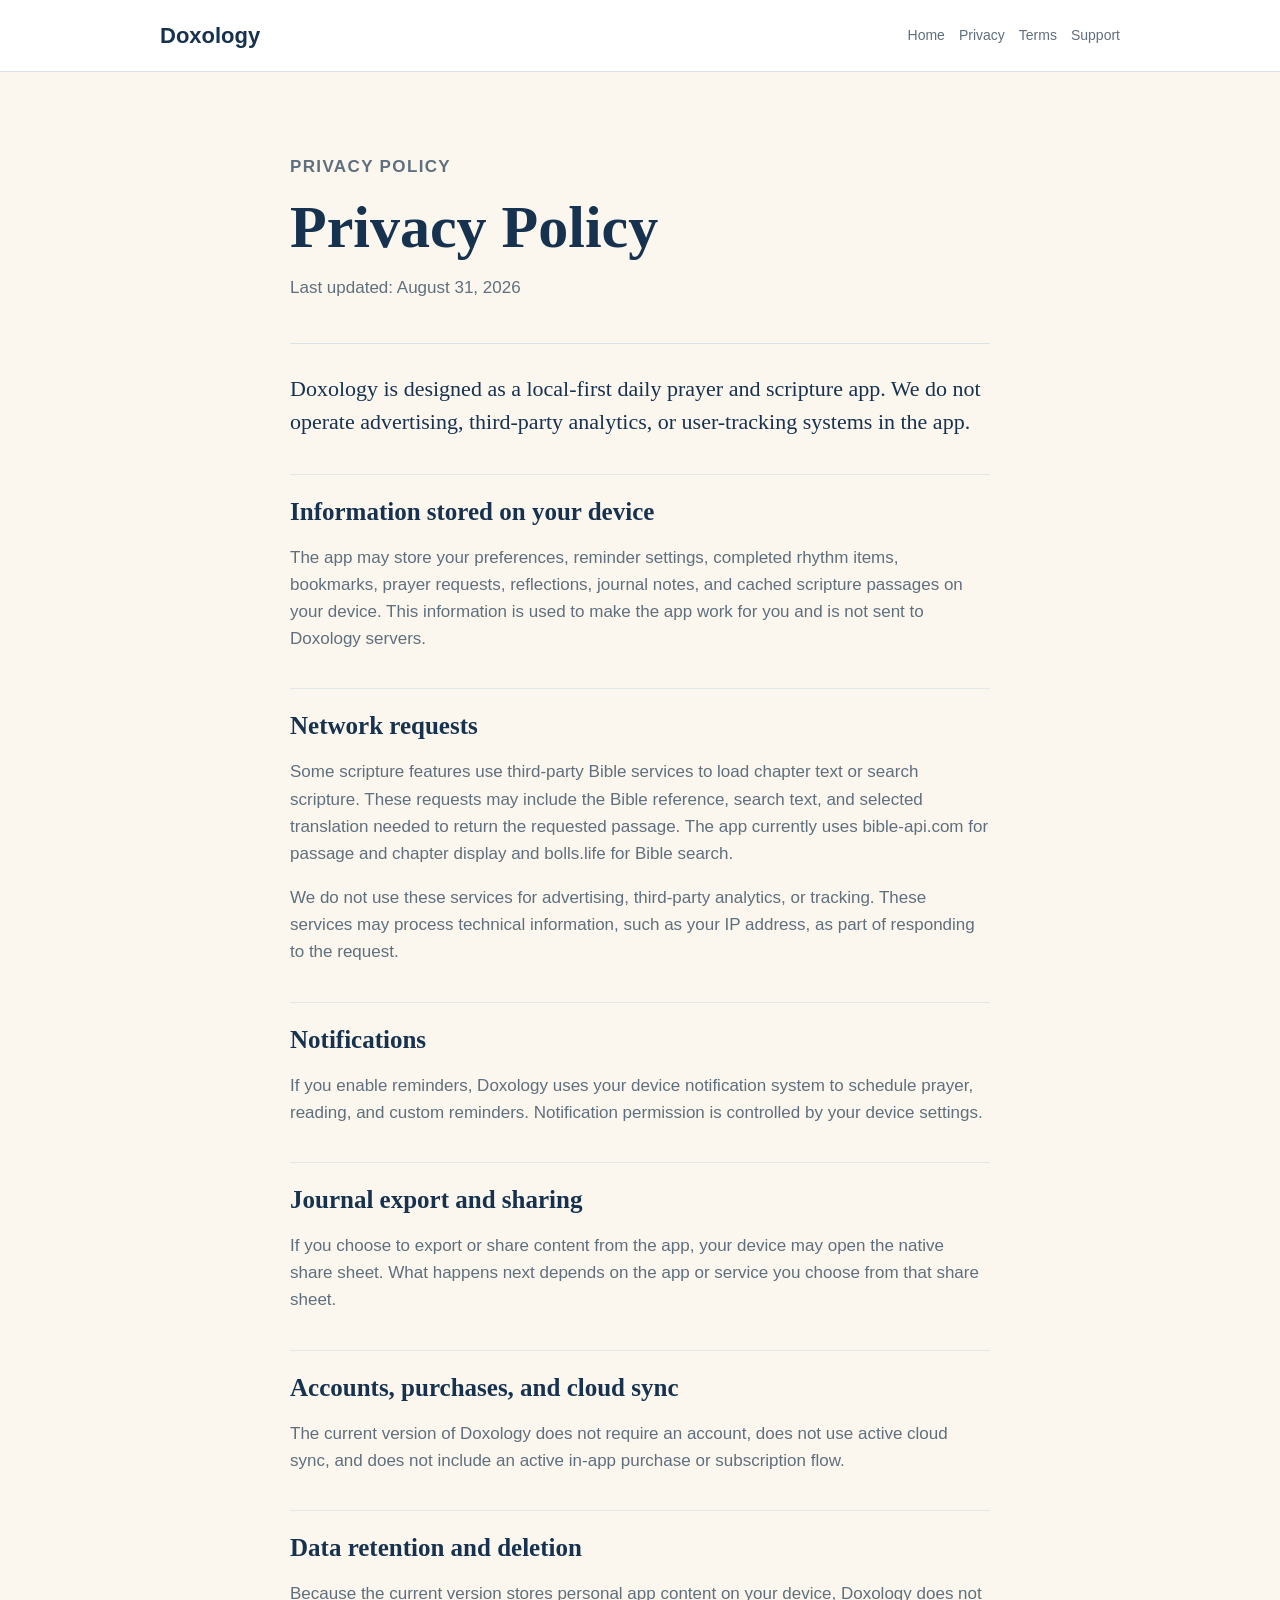
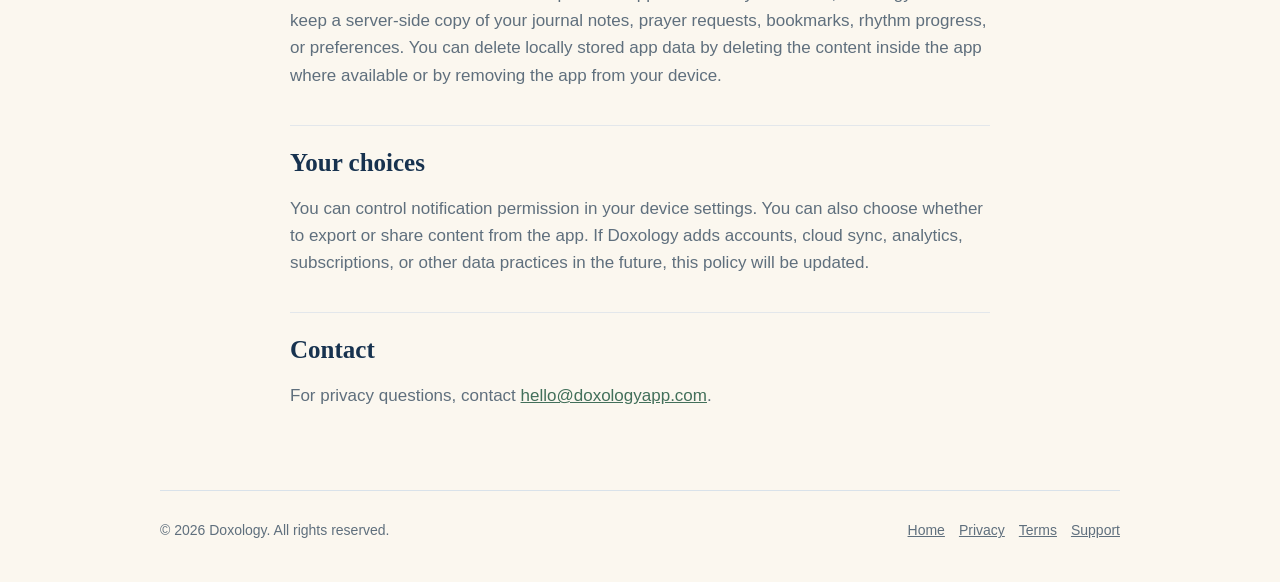
==== privacy/index.html @ 095ccb21 "Connect and refine site subpages" ====
<!doctype html>
<html lang="en">
  <head>
    <meta charset="utf-8">
    <meta name="viewport" content="width=device-width, initial-scale=1">
    <title>Privacy Policy | Doxology</title>
    <meta name="description" content="Privacy Policy for the Doxology app.">
    <link rel="stylesheet" href="/styles.css?v=connected-pages">
  </head>
  <body>
    <header class="site-header">
      <nav class="nav" aria-label="Main navigation">
        <a class="brand" href="/">Doxology</a>
        <div class="nav-links">
          <a href="/">Home</a>
          <a href="/privacy/">Privacy</a>
          <a href="/terms/">Terms</a>
          <a href="/support/">Support</a>
        </div>
      </nav>
    </header>

    <main class="main legal-page">
      <header class="legal-intro">
        <p class="eyebrow">Privacy Policy</p>
        <h1>Privacy Policy</h1>
        <p class="meta">Last updated: August 31, 2026</p>
      </header>

      <p class="legal-lede">
        Doxology is designed as a local-first daily prayer and scripture app. We do not operate
        advertising, third-party analytics, or user-tracking systems in the app.
      </p>

      <h2>Information stored on your device</h2>
      <p>
        The app may store your preferences, reminder settings, completed rhythm items, bookmarks,
        prayer requests, reflections, journal notes, and cached scripture passages on your device.
        This information is used to make the app work for you and is not sent to Doxology servers.
      </p>

      <h2>Network requests</h2>
      <p>
        Some scripture features use third-party Bible services to load chapter text or search
        scripture. These requests may include the Bible reference, search text, and selected
        translation needed to return the requested passage. The app currently uses bible-api.com
        for passage and chapter display and bolls.life for Bible search.
      </p>
      <p>
        We do not use these services for advertising, third-party analytics, or tracking. These
        services may process technical information, such as your IP address, as part of responding
        to the request.
      </p>

      <h2>Notifications</h2>
      <p>
        If you enable reminders, Doxology uses your device notification system to schedule prayer,
        reading, and custom reminders. Notification permission is controlled by your device settings.
      </p>

      <h2>Journal export and sharing</h2>
      <p>
        If you choose to export or share content from the app, your device may open the native share
        sheet. What happens next depends on the app or service you choose from that share sheet.
      </p>

      <h2>Accounts, purchases, and cloud sync</h2>
      <p>
        The current version of Doxology does not require an account, does not use active cloud sync,
        and does not include an active in-app purchase or subscription flow.
      </p>

      <h2>Data retention and deletion</h2>
      <p>
        Because the current version stores personal app content on your device, Doxology does not
        keep a server-side copy of your journal notes, prayer requests, bookmarks, rhythm progress,
        or preferences. You can delete locally stored app data by deleting the content inside the
        app where available or by removing the app from your device.
      </p>

      <h2>Your choices</h2>
      <p>
        You can control notification permission in your device settings. You can also choose whether
        to export or share content from the app. If Doxology adds accounts, cloud sync, analytics,
        subscriptions, or other data practices in the future, this policy will be updated.
      </p>

      <h2>Contact</h2>
      <p>
        For privacy questions, contact <a href="mailto:hello@doxologyapp.com">hello@doxologyapp.com</a>.
      </p>
    </main>

    <footer class="site-footer">
      <span>&copy; 2026 Doxology. All rights reserved.</span>
      <div class="footer-links">
        <a href="/">Home</a>
        <a href="/privacy/">Privacy</a>
        <a href="/terms/">Terms</a>
        <a href="/support/">Support</a>
      </div>
    </footer>
  </body>
</html>
---- styles.css ----
:root {
  --ink: #17324f;
  --muted: #5f6f7d;
  --line: #d9e2ea;
  --paper: #fbf7ef;
  --white: #ffffff;
  --gold: #b8892f;
  --green: #426f5a;
  --blue: #315f8a;
  --shadow: rgba(23, 50, 79, 0.18);
  --serif: Georgia, "Times New Roman", serif;
}

* { box-sizing: border-box; }

body {
  margin: 0;
  background: var(--paper);
  color: var(--ink);
  font-family: -apple-system, BlinkMacSystemFont, "Segoe UI", sans-serif;
  line-height: 1.6;
}

a { color: var(--green); }

.site-header {
  border-bottom: 1px solid var(--line);
  background: var(--white);
}

.nav,
.main,
.site-footer {
  width: min(960px, calc(100% - 40px));
  margin: 0 auto;
}

.nav {
  display: flex;
  align-items: center;
  justify-content: space-between;
  gap: 20px;
  padding: 18px 0;
}

.brand {
  color: var(--ink);
  font-size: 22px;
  font-weight: 700;
  letter-spacing: 0;
  text-decoration: none;
}

.nav-links {
  display: flex;
  flex-wrap: wrap;
  gap: 14px;
  font-size: 14px;
}

.nav-links a {
  color: var(--muted);
  text-decoration: none;
}

.main { padding: 72px 0 64px; }

.hero {
  display: grid;
  grid-template-columns: minmax(0, 520px) minmax(210px, 278px);
  align-items: center;
  justify-content: center;
  gap: 42px;
  min-height: 520px;
}

.hero-copy { max-width: 520px; }

.eyebrow {
  color: var(--gold);
  font-size: 13px;
  font-weight: 700;
  letter-spacing: 0.08em;
  text-transform: uppercase;
}

h1 {
  margin: 10px 0 16px;
  font-family: var(--serif);
  font-size: clamp(44px, 7vw, 74px);
  line-height: 1;
  letter-spacing: 0;
}

h2 {
  margin: 34px 0 10px;
  font-size: 24px;
  line-height: 1.2;
  letter-spacing: 0;
}

h3 {
  margin: 24px 0 8px;
  font-size: 18px;
}

p,
li { font-size: 17px; }

.lede {
  color: var(--muted);
  font-size: 20px;
  max-width: 680px;
  line-height: 1.55;
}

.availability {
  margin-top: 24px;
  color: var(--green);
  font-size: 15px;
  font-weight: 700;
}

.simulator-showcase { display: flex; justify-content: center; }

.simulator-preview {
  display: block;
  width: min(100%, 258px);
  height: auto;
  border-radius: 28px;
}

.phone-showcase { display: flex; justify-content: center; }

.device-frame {
  width: min(100%, 250px);
  aspect-ratio: 390 / 844;
  overflow: hidden;
  border: 8px solid #10253b;
  border-radius: 34px;
  background: #10253b;
  box-shadow: 0 22px 55px var(--shadow);
}

.device-frame img {
  display: block;
  width: 100%;
  height: 100%;
  border-radius: 25px;
  object-fit: cover;
  object-position: top center;
}

.rhythm-section {
  display: grid;
  grid-template-columns: 0.9fr 1fr;
  gap: 54px;
  margin-top: 26px;
  padding: 38px 0;
  border-top: 1px solid var(--line);
  border-bottom: 1px solid var(--line);
}

.rhythm-section h2 { margin-top: 8px; }
.rhythm-section p { margin: 0; color: var(--muted); }

.rhythm-list {
  display: grid;
  grid-template-columns: repeat(3, minmax(0, 1fr));
  gap: 28px;
  margin-top: 42px;
}

.rhythm-list article {
  padding-top: 18px;
  border-top: 1px solid var(--line);
}

.rhythm-list span {
  color: var(--gold);
  font-size: 12px;
  font-weight: 700;
  letter-spacing: 0.08em;
  text-transform: uppercase;
}

.rhythm-list h3 {
  margin: 10px 0 8px;
  font-family: var(--serif);
  font-size: 23px;
  line-height: 1.15;
}

.rhythm-list p {
  margin: 0;
  color: var(--muted);
  font-size: 15px;
}

.panel {
  margin-top: 28px;
  padding: 24px;
  background: var(--white);
  border: 1px solid var(--line);
  border-radius: 8px;
}

.link-list {
  display: grid;
  gap: 10px;
  margin: 0;
  padding: 0;
  list-style: none;
}

.legal-page {
  max-width: 700px;
  padding-top: 64px;
}

.legal-intro {
  margin-bottom: 28px;
  padding-bottom: 24px;
  border-bottom: 1px solid var(--line);
}

.legal-intro h1 {
  margin-bottom: 12px;
  font-size: clamp(40px, 6vw, 60px);
}

.legal-page .legal-lede {
  color: var(--ink);
  font-family: var(--serif);
  font-size: 22px;
  line-height: 1.5;
}

.legal-page h2 {
  margin-top: 36px;
  padding-top: 22px;
  border-top: 1px solid rgba(217, 226, 234, 0.7);
  font-family: var(--serif);
  font-size: 25px;
}

.legal-page h3 {
  margin-top: 30px;
  font-family: var(--serif);
  font-size: 22px;
}

.legal-page p {
  color: var(--muted);
  font-size: 17px;
}

.contact-panel {
  margin: 34px 0 42px;
  padding: 26px 28px;
  background: var(--white);
  border: 1px solid var(--line);
  border-radius: 8px;
}

.contact-panel h2 {
  margin: 0 0 10px;
  padding: 0;
  border: 0;
}

.contact-panel p {
  margin-bottom: 0;
}

.meta {
  color: var(--muted);
  font-size: 14px;
}

.site-footer {
  display: flex;
  align-items: center;
  justify-content: space-between;
  gap: 18px;
  padding: 28px 0 40px;
  border-top: 1px solid var(--line);
  color: var(--muted);
  font-size: 14px;
}

.footer-links {
  display: flex;
  gap: 14px;
}

.footer-links a {
  color: var(--muted);
}

@media (max-width: 640px) {
  .nav {
    align-items: flex-start;
    flex-direction: column;
  }

  .main { padding-top: 40px; }

  .hero,
  .rhythm-section,
  .rhythm-list {
    grid-template-columns: 1fr;
  }

  .hero {
    gap: 34px;
    min-height: auto;
  }

  .lede { font-size: 19px; }
  .simulator-preview { width: min(74vw, 285px); }
  .device-frame { width: min(72vw, 238px); }
  .legal-page { padding-top: 44px; }
  .legal-page .legal-lede { font-size: 20px; }
  .legal-page h2 { font-size: 23px; }

  .site-footer {
    align-items: flex-start;
    flex-direction: column;
  }
}
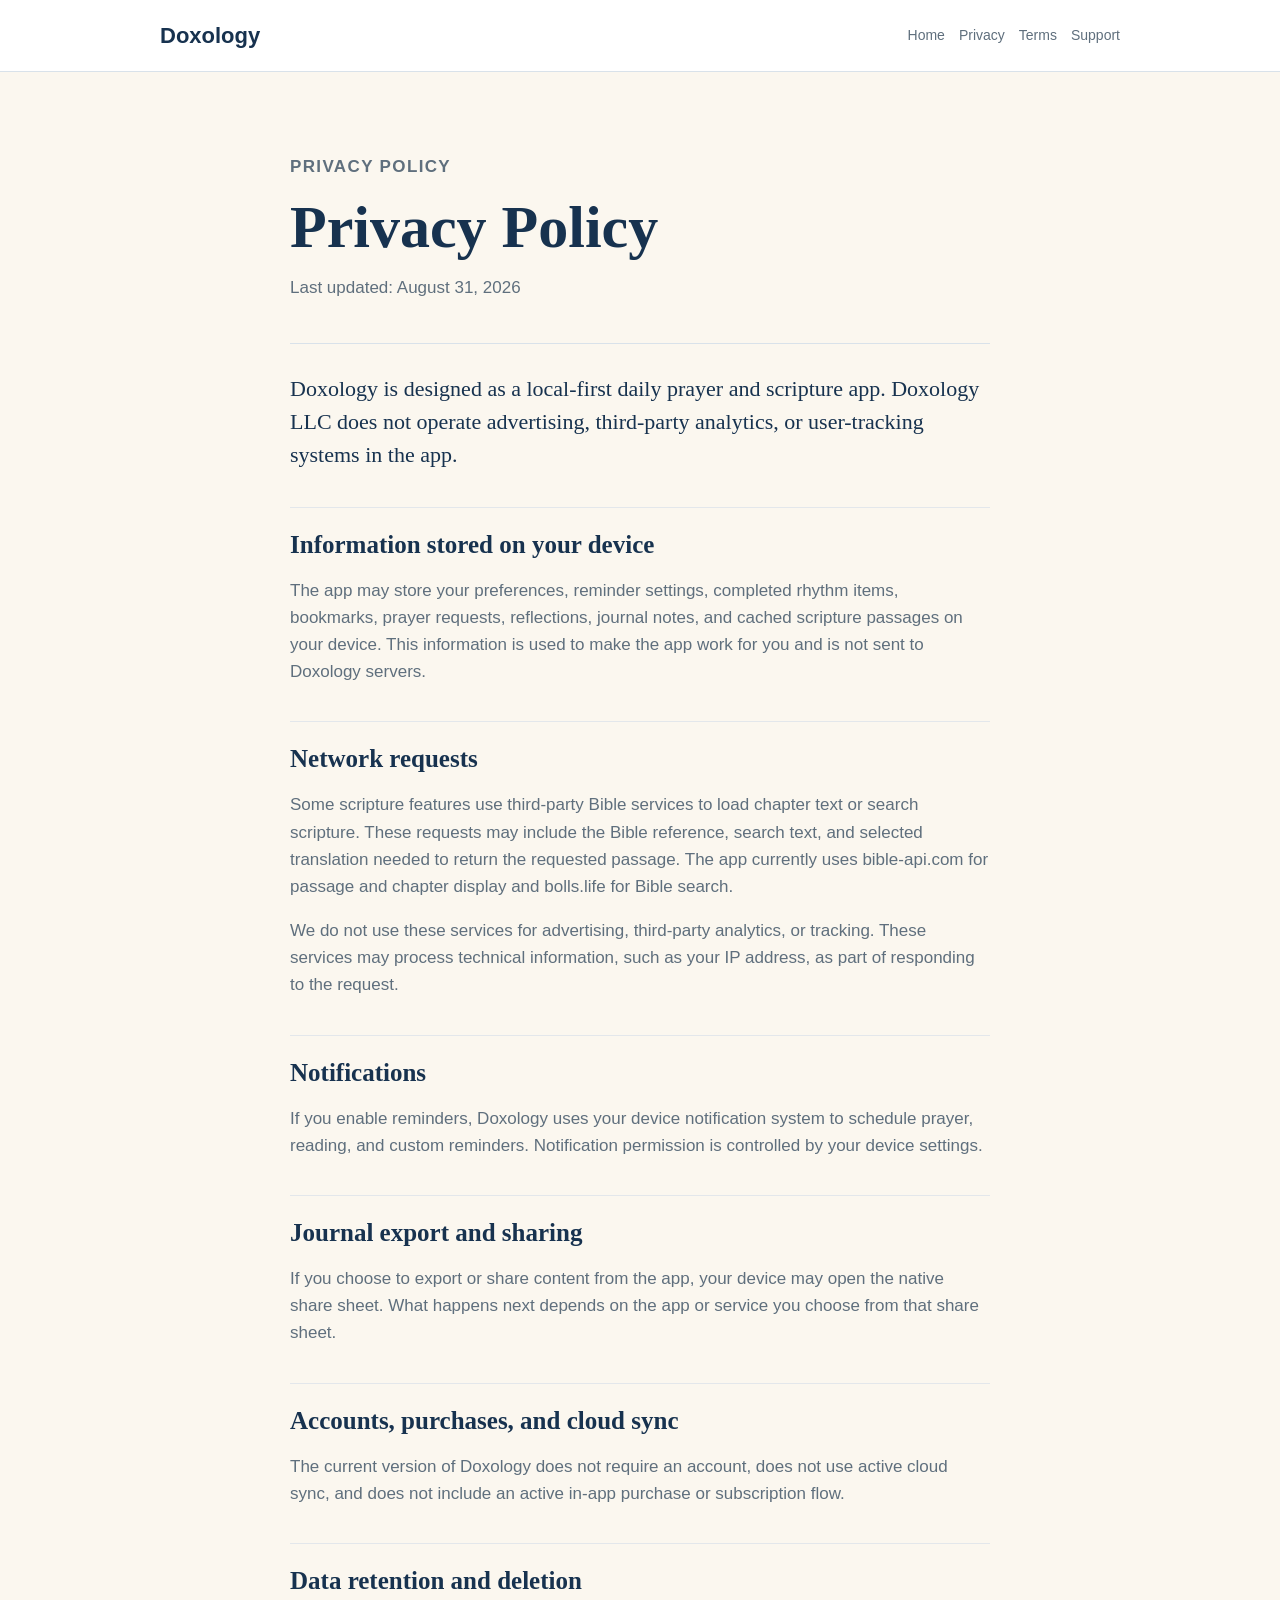
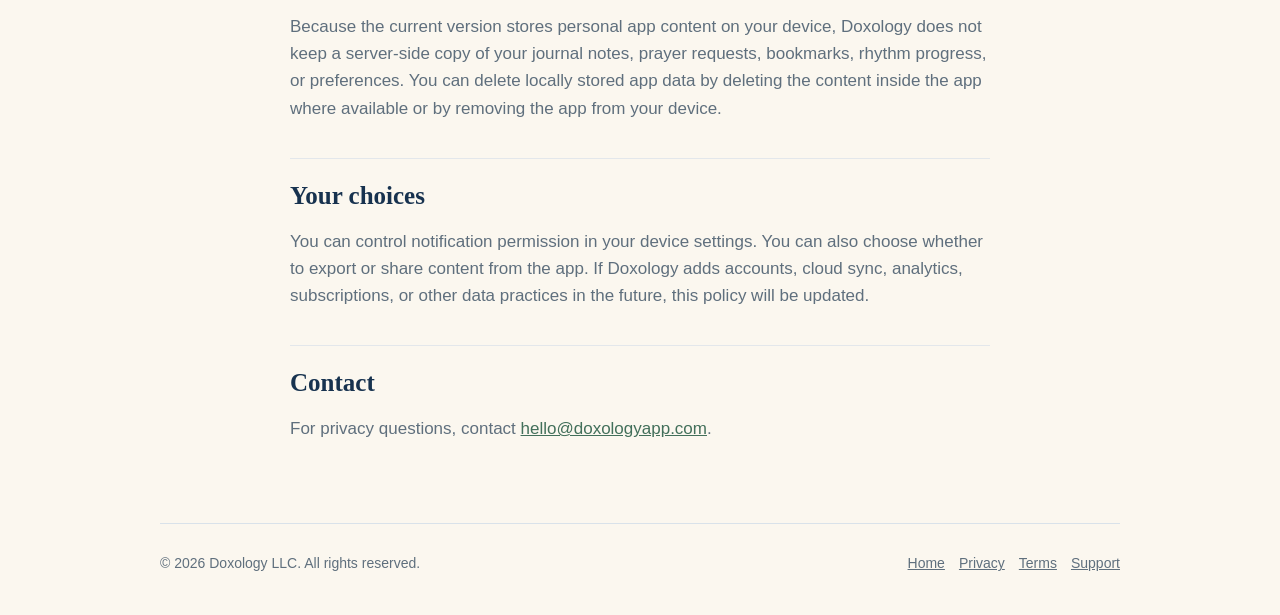
==== commit 07817aa0: "Update site legal entity to Doxology LLC" ====
--- a/privacy/index.html
+++ b/privacy/index.html
@@ -28,7 +28,7 @@
       </header>
 
       <p class="legal-lede">
-        Doxology is designed as a local-first daily prayer and scripture app. We do not operate
+        Doxology is designed as a local-first daily prayer and scripture app. Doxology LLC does not operate
         advertising, third-party analytics, or user-tracking systems in the app.
       </p>
 
@@ -92,7 +92,7 @@
     </main>
 
     <footer class="site-footer">
-      <span>&copy; 2026 Doxology. All rights reserved.</span>
+      <span>&copy; 2026 Doxology LLC. All rights reserved.</span>
       <div class="footer-links">
         <a href="/">Home</a>
         <a href="/privacy/">Privacy</a>
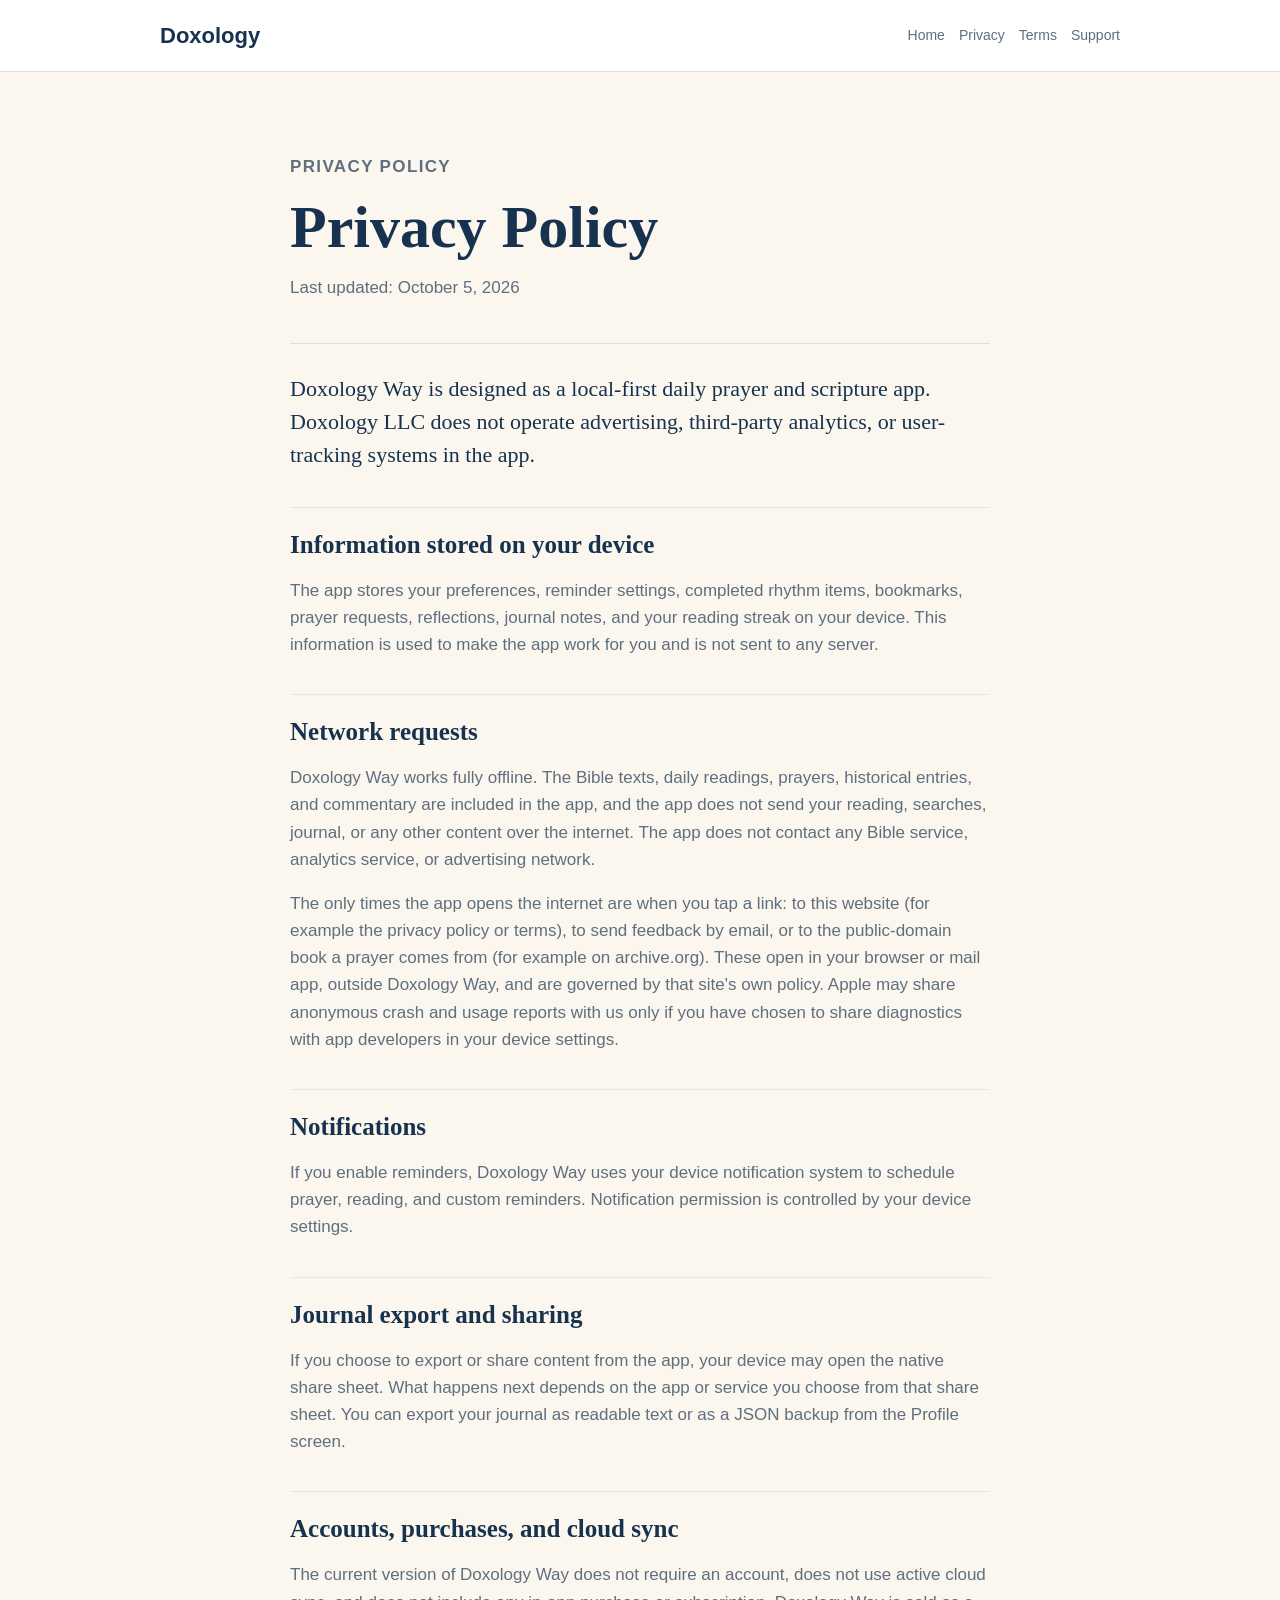
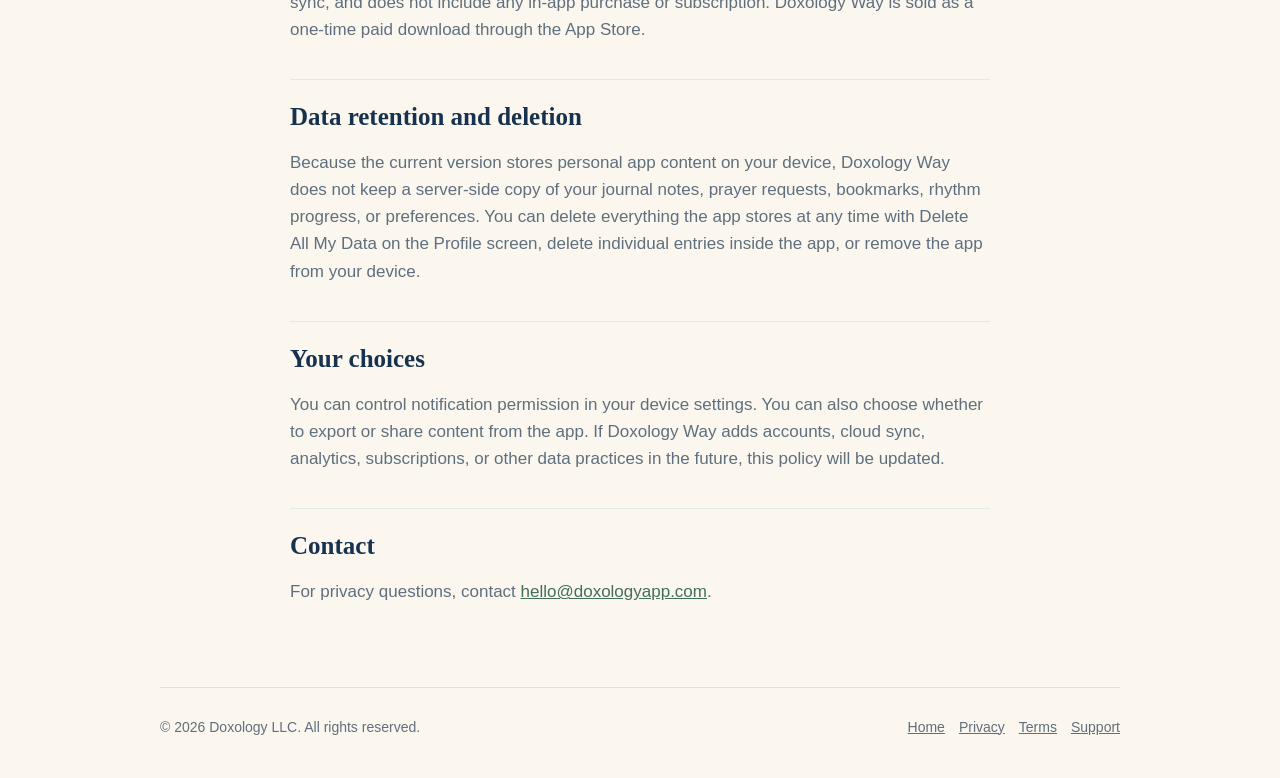
==== commit 5847cb7b: "Privacy, terms and support: describe the offline app (Doxology Way); home page: iPhone and iPad Co-A" ====
--- a/privacy/index.html
+++ b/privacy/index.html
@@ -4,7 +4,7 @@
     <meta charset="utf-8">
     <meta name="viewport" content="width=device-width, initial-scale=1">
     <title>Privacy Policy | Doxology</title>
-    <meta name="description" content="Privacy Policy for the Doxology app.">
+    <meta name="description" content="Privacy Policy for the Doxology Way app.">
     <link rel="stylesheet" href="/styles.css?v=connected-pages">
   </head>
   <body>
@@ -24,37 +24,39 @@
       <header class="legal-intro">
         <p class="eyebrow">Privacy Policy</p>
         <h1>Privacy Policy</h1>
-        <p class="meta">Last updated: August 31, 2026</p>
+        <p class="meta">Last updated: October 5, 2026</p>
       </header>
 
       <p class="legal-lede">
-        Doxology is designed as a local-first daily prayer and scripture app. Doxology LLC does not operate
+        Doxology Way is designed as a local-first daily prayer and scripture app. Doxology LLC does not operate
         advertising, third-party analytics, or user-tracking systems in the app.
       </p>
 
       <h2>Information stored on your device</h2>
       <p>
-        The app may store your preferences, reminder settings, completed rhythm items, bookmarks,
-        prayer requests, reflections, journal notes, and cached scripture passages on your device.
-        This information is used to make the app work for you and is not sent to Doxology servers.
+        The app stores your preferences, reminder settings, completed rhythm items, bookmarks,
+        prayer requests, reflections, journal notes, and your reading streak on your device.
+        This information is used to make the app work for you and is not sent to any server.
       </p>
 
       <h2>Network requests</h2>
       <p>
-        Some scripture features use third-party Bible services to load chapter text or search
-        scripture. These requests may include the Bible reference, search text, and selected
-        translation needed to return the requested passage. The app currently uses bible-api.com
-        for passage and chapter display and bolls.life for Bible search.
+        Doxology Way works fully offline. The Bible texts, daily readings, prayers, historical entries, and
+        commentary are included in the app, and the app does not send your reading, searches, journal,
+        or any other content over the internet. The app does not contact any Bible service, analytics
+        service, or advertising network.
       </p>
       <p>
-        We do not use these services for advertising, third-party analytics, or tracking. These
-        services may process technical information, such as your IP address, as part of responding
-        to the request.
+        The only times the app opens the internet are when you tap a link: to this website (for example
+        the privacy policy or terms), to send feedback by email, or to the public-domain book a prayer
+        comes from (for example on archive.org). These open in your browser or mail app, outside
+        Doxology Way, and are governed by that site's own policy. Apple may share anonymous crash and usage reports with us only if you have chosen to share
+        diagnostics with app developers in your device settings.
       </p>
 
       <h2>Notifications</h2>
       <p>
-        If you enable reminders, Doxology uses your device notification system to schedule prayer,
+        If you enable reminders, Doxology Way uses your device notification system to schedule prayer,
         reading, and custom reminders. Notification permission is controlled by your device settings.
       </p>
 
@@ -62,26 +64,26 @@
       <p>
         If you choose to export or share content from the app, your device may open the native share
         sheet. What happens next depends on the app or service you choose from that share sheet.
+        You can export your journal as readable text or as a JSON backup from the Profile screen.
       </p>
 
       <h2>Accounts, purchases, and cloud sync</h2>
       <p>
-        The current version of Doxology does not require an account, does not use active cloud sync,
-        and does not include an active in-app purchase or subscription flow.
+        The current version of Doxology Way does not require an account, does not use active cloud sync,
+        and does not include any in-app purchase or subscription. Doxology Way is sold as a one-time paid download through the App Store.
       </p>
 
       <h2>Data retention and deletion</h2>
       <p>
-        Because the current version stores personal app content on your device, Doxology does not
+        Because the current version stores personal app content on your device, Doxology Way does not
         keep a server-side copy of your journal notes, prayer requests, bookmarks, rhythm progress,
-        or preferences. You can delete locally stored app data by deleting the content inside the
-        app where available or by removing the app from your device.
+        or preferences. You can delete everything the app stores at any time with Delete All My Data on the Profile screen, delete individual entries inside the app, or remove the app from your device.
       </p>
 
       <h2>Your choices</h2>
       <p>
         You can control notification permission in your device settings. You can also choose whether
-        to export or share content from the app. If Doxology adds accounts, cloud sync, analytics,
+        to export or share content from the app. If Doxology Way adds accounts, cloud sync, analytics,
         subscriptions, or other data practices in the future, this policy will be updated.
       </p>
 
--- a/styles.css
+++ b/styles.css
@@ -63,12 +63,12 @@
   text-decoration: none;
 }
 
-.main { padding: 72px 0 64px; }
+.main { padding: 56px 0 64px; }
 
 .hero {
   display: grid;
-  grid-template-columns: minmax(0, 520px) minmax(210px, 278px);
-  align-items: center;
+  grid-template-columns: minmax(0, 500px) minmax(280px, 340px);
+  align-items: start;
   justify-content: center;
   gap: 42px;
   min-height: 520px;
@@ -125,54 +125,70 @@
 
 .simulator-preview {
   display: block;
-  width: min(100%, 258px);
+  width: clamp(300px, 30vw, 360px);
   height: auto;
   border-radius: 28px;
 }
 
-.phone-showcase { display: flex; justify-content: center; }
+.phone-showcase {
+  display: flex;
+  justify-content: center;
+}
 
 .device-frame {
-  width: min(100%, 250px);
-  aspect-ratio: 390 / 844;
-  overflow: hidden;
-  border: 8px solid #10253b;
-  border-radius: 34px;
-  background: #10253b;
-  box-shadow: 0 22px 55px var(--shadow);
+  width: clamp(280px, 24vw, 340px);
+  aspect-ratio: 800 / 1920;
+  overflow: visible;
+  border: 0;
+  border-radius: 0;
+  background: transparent;
+  box-shadow: none;
 }
 
 .device-frame img {
   display: block;
   width: 100%;
   height: 100%;
-  border-radius: 25px;
-  object-fit: cover;
+  border-radius: 0;
+  object-fit: contain;
   object-position: top center;
 }
 
 .rhythm-section {
   display: grid;
-  grid-template-columns: 0.9fr 1fr;
-  gap: 54px;
-  margin-top: 26px;
-  padding: 38px 0;
+  grid-template-columns: 1fr;
+  gap: 12px;
+  max-width: 520px;
+  margin-top: 40px;
+  padding: 28px 0 20px;
+  border-top: 1px solid var(--line);
+}
+
+.rhythm-section h2 { margin-top: 8px; }
+.rhythm-section p {
+  max-width: 520px;
+  margin: 0;
+  color: var(--muted);
+  font-size: 16px;
+  line-height: 1.55;
+}
+
+.rhythm-list {
+  display: grid;
+  grid-template-columns: 1fr;
+  gap: 0;
+  max-width: 520px;
+  margin-top: 8px;
   border-top: 1px solid var(--line);
   border-bottom: 1px solid var(--line);
 }
 
-.rhythm-section h2 { margin-top: 8px; }
-.rhythm-section p { margin: 0; color: var(--muted); }
-
-.rhythm-list {
-  display: grid;
-  grid-template-columns: repeat(3, minmax(0, 1fr));
-  gap: 28px;
-  margin-top: 42px;
-}
-
 .rhythm-list article {
-  padding-top: 18px;
+  padding: 20px 0;
+}
+
+.rhythm-list article + article {
+  margin-top: 0;
   border-top: 1px solid var(--line);
 }
 
@@ -185,9 +201,9 @@
 }
 
 .rhythm-list h3 {
-  margin: 10px 0 8px;
-  font-family: var(--serif);
-  font-size: 23px;
+  margin: 8px 0 6px;
+  font-family: var(--serif);
+  font-size: 22px;
   line-height: 1.15;
 }
 
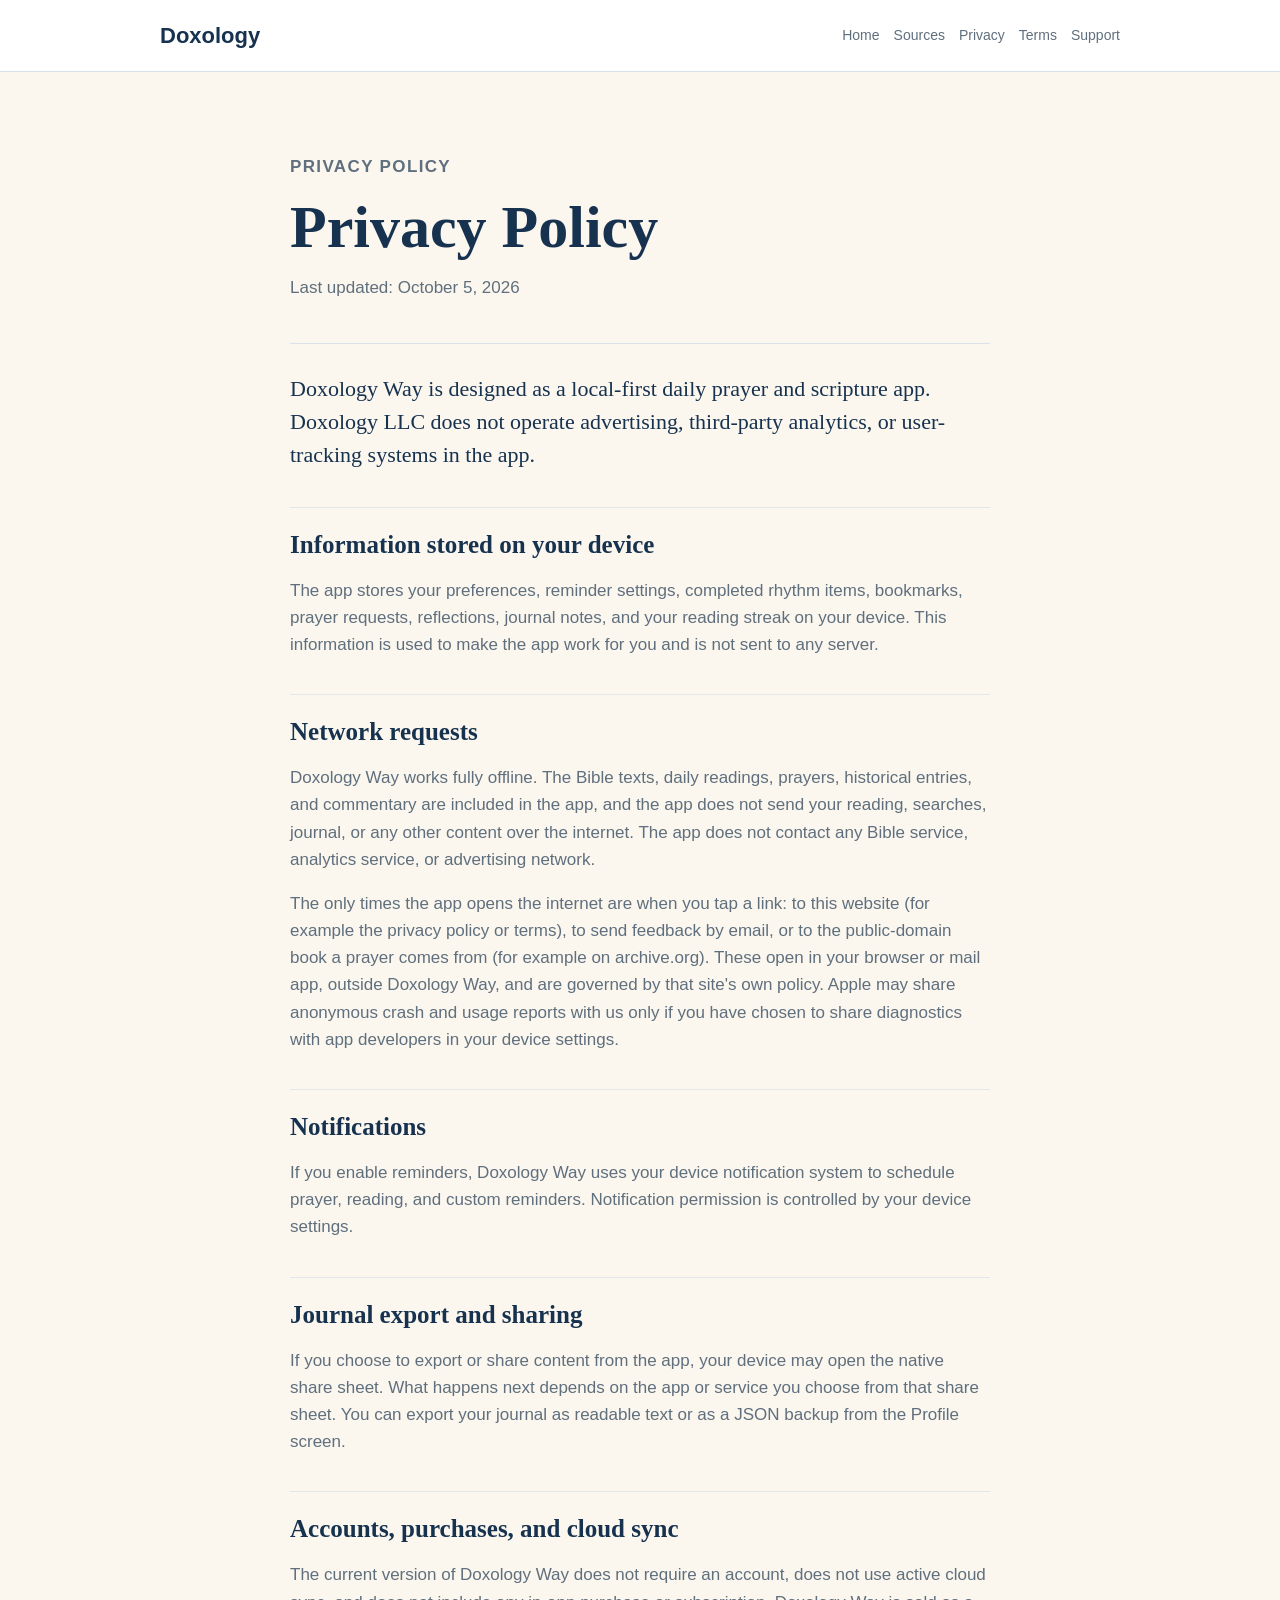
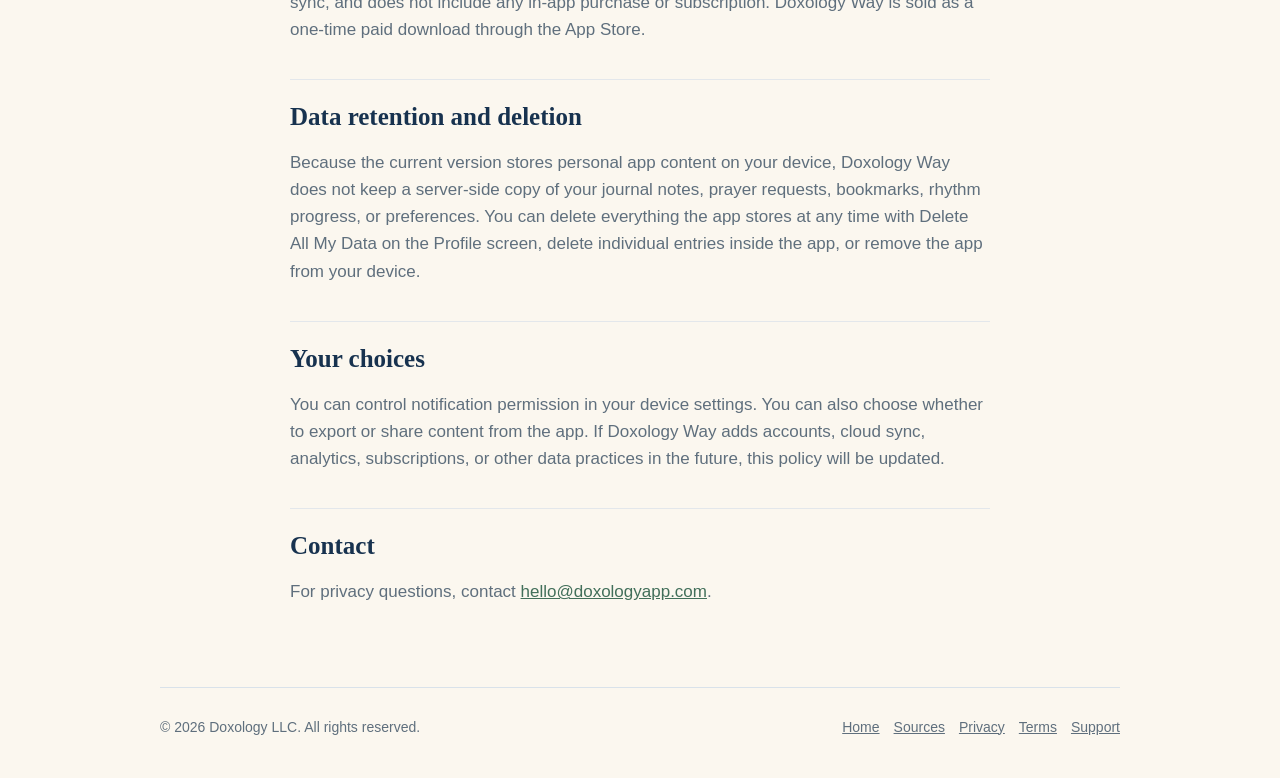
==== commit 7231622a: "Sources page: privacy/index.html" ====
--- a/privacy/index.html
+++ b/privacy/index.html
@@ -5,7 +5,7 @@
     <meta name="viewport" content="width=device-width, initial-scale=1">
     <title>Privacy Policy | Doxology</title>
     <meta name="description" content="Privacy Policy for the Doxology Way app.">
-    <link rel="stylesheet" href="/styles.css?v=connected-pages">
+    <link rel="stylesheet" href="/styles.css?v=sources-2026-11">
   </head>
   <body>
     <header class="site-header">
@@ -13,6 +13,7 @@
         <a class="brand" href="/">Doxology</a>
         <div class="nav-links">
           <a href="/">Home</a>
+          <a href="/sources/">Sources</a>
           <a href="/privacy/">Privacy</a>
           <a href="/terms/">Terms</a>
           <a href="/support/">Support</a>
@@ -97,6 +98,7 @@
       <span>&copy; 2026 Doxology LLC. All rights reserved.</span>
       <div class="footer-links">
         <a href="/">Home</a>
+        <a href="/sources/">Sources</a>
         <a href="/privacy/">Privacy</a>
         <a href="/terms/">Terms</a>
         <a href="/support/">Support</a>
--- a/styles.css
+++ b/styles.css
@@ -137,7 +137,7 @@
 
 .device-frame {
   width: clamp(280px, 24vw, 340px);
-  aspect-ratio: 800 / 1920;
+  aspect-ratio: 706 / 1406; /* the iPhone frame image (2026-11-07) */
   overflow: visible;
   border: 0;
   border-radius: 0;
@@ -345,3 +345,15 @@
     flex-direction: column;
   }
 }
+
+/* Sources page (2026-11-07): one book per line, the title in the ink colour. */
+.legal-page .source-list {
+  display: grid;
+  gap: 10px;
+  margin: 14px 0 0;
+  padding-left: 20px;
+  color: var(--muted);
+}
+
+.legal-page .source-list li { line-height: 1.55; }
+.legal-page .source-list strong { color: var(--ink); font-weight: 600; }
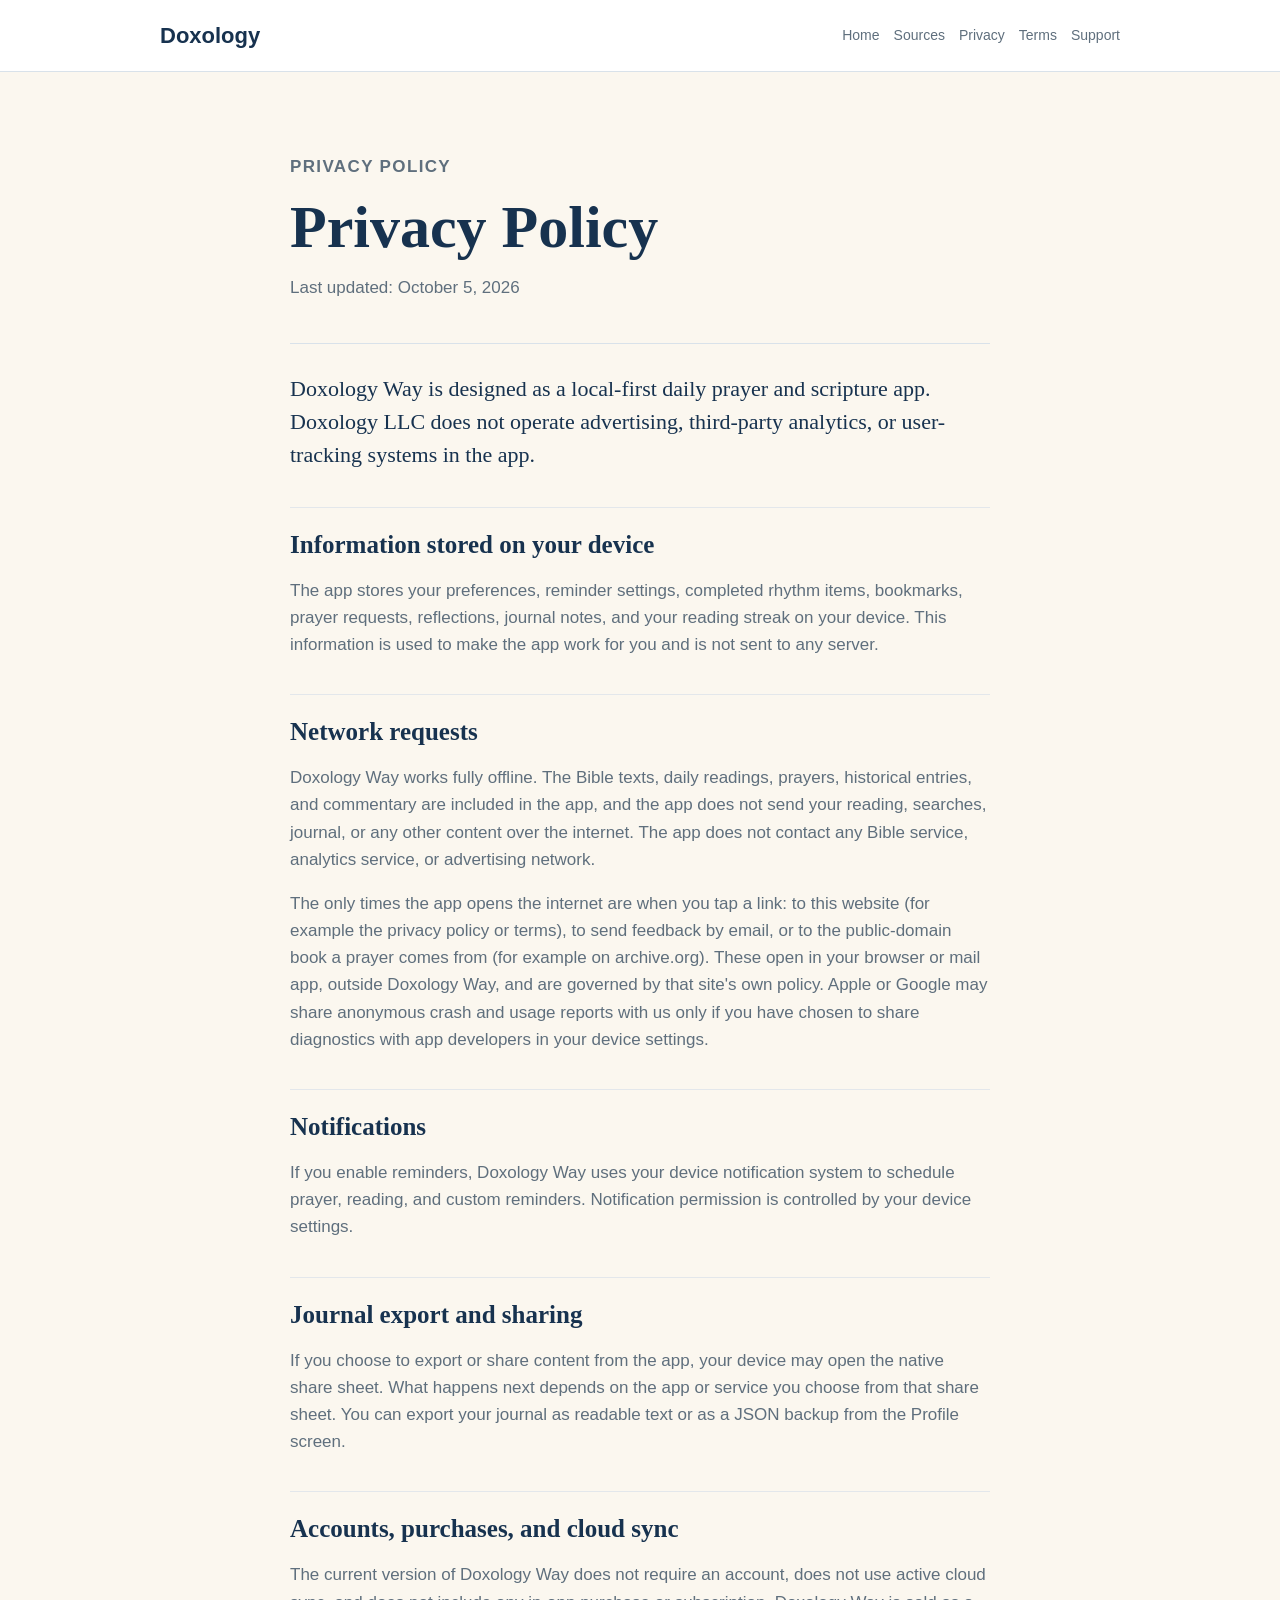
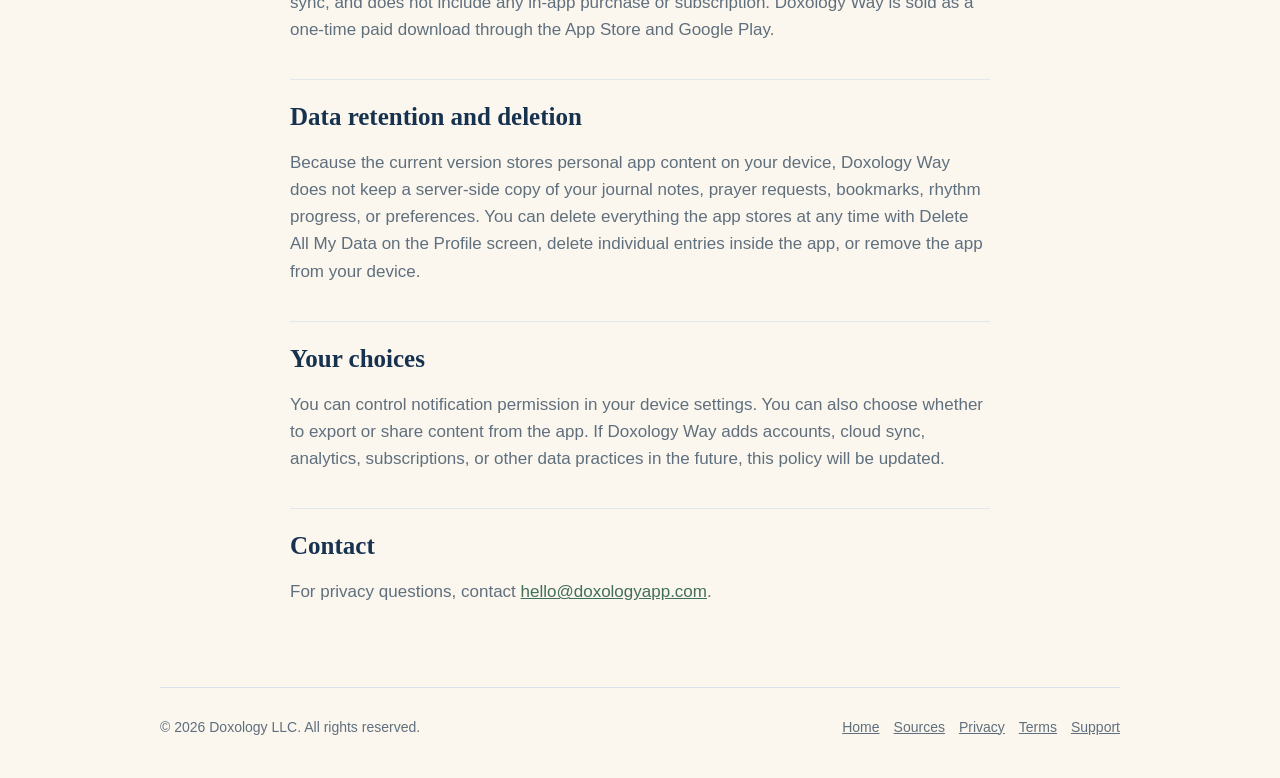
==== commit 2eff037d: "Android and Google Play: privacy/index.html" ====
--- a/privacy/index.html
+++ b/privacy/index.html
@@ -5,7 +5,8 @@
     <meta name="viewport" content="width=device-width, initial-scale=1">
     <title>Privacy Policy | Doxology</title>
     <meta name="description" content="Privacy Policy for the Doxology Way app.">
-    <link rel="stylesheet" href="/styles.css?v=sources-2026-11">
+    <meta name="color-scheme" content="light dark">
+    <link rel="stylesheet" href="/styles.css?v=play2-2026-11">
   </head>
   <body>
     <header class="site-header">
@@ -51,7 +52,7 @@
         The only times the app opens the internet are when you tap a link: to this website (for example
         the privacy policy or terms), to send feedback by email, or to the public-domain book a prayer
         comes from (for example on archive.org). These open in your browser or mail app, outside
-        Doxology Way, and are governed by that site's own policy. Apple may share anonymous crash and usage reports with us only if you have chosen to share
+        Doxology Way, and are governed by that site's own policy. Apple or Google may share anonymous crash and usage reports with us only if you have chosen to share
         diagnostics with app developers in your device settings.
       </p>
 
@@ -71,7 +72,7 @@
       <h2>Accounts, purchases, and cloud sync</h2>
       <p>
         The current version of Doxology Way does not require an account, does not use active cloud sync,
-        and does not include any in-app purchase or subscription. Doxology Way is sold as a one-time paid download through the App Store.
+        and does not include any in-app purchase or subscription. Doxology Way is sold as a one-time paid download through the App Store and Google Play.
       </p>
 
       <h2>Data retention and deletion</h2>
--- a/styles.css
+++ b/styles.css
@@ -357,3 +357,78 @@
 
 .legal-page .source-list li { line-height: 1.55; }
 .legal-page .source-list strong { color: var(--ink); font-weight: 600; }
+
+/* App Store badge (Apple's artwork, unaltered): at least 40px tall, a quarter of its height clear around it. */
+.availability { display: flex; align-items: center; flex-wrap: wrap; gap: 12px 16px; }
+.store-badge { display: inline-block; padding: 12px 0; line-height: 0; }
+.store-badge img { height: 48px; width: auto; display: block; }
+/* Three devices (iPad, Duo, iPhone) in place of the single phone, owner 2026-11-08 */
+@media (min-width: 861px) { .hero { grid-template-columns: minmax(0, 500px) minmax(300px, 440px); } }
+.device-frame picture { display: contents; }
+.device-frame.devices { width: 100%; aspect-ratio: 1000 / 1060; margin-top: 8px; }
+@media (max-width: 860px) { .device-frame.devices { width: min(100%, 400px); margin: 0 auto; } }
+
+/* Dark mode (2026-11-10): follows the visitor's system setting. Palette from the app's own night theme
+   (src/theme/colors.ts darkColors): warm near-black page, a slightly lifted card, cream text, the gold and green lifted to read on dark.
+   Contrast (WCAG) is listed in agent/qc/website_dark_mode/README.md. */
+@media (prefers-color-scheme: dark) {
+  :root {
+    color-scheme: dark;
+    --ink: #f1e8d6;
+    --muted: #c3b9a6;
+    --line: #3a3329;
+    --paper: #14110d;
+    --white: #1e1a14;
+    --gold: #d9a55c;
+    --green: #9ccfaa;
+    --blue: #9dbbdb;
+    --shadow: rgba(0, 0, 0, 0.5);
+  }
+
+  .legal-page h2 { border-top-color: rgba(58, 51, 41, 0.85); }
+
+  /* The hero shows the app in its own dark theme (devices-hero-dark.png, via <picture>); a soft warm glow sits behind it. */
+  .device-frame.devices {
+    background: radial-gradient(closest-side, rgba(241, 232, 214, 0.08), rgba(241, 232, 214, 0.03) 60%, transparent);
+  }
+}
+
+/* Value line under the store badge (Marketing desk, 2026-11-12): the three advantages people should see first. */
+.value-line {
+  display: flex;
+  flex-wrap: wrap;
+  gap: 6px 22px;
+  margin: 6px 0 0;
+  padding: 0;
+  list-style: none;
+}
+.value-line li {
+  position: relative;
+  padding-left: 16px;
+  color: var(--ink);
+  font-size: 15px;
+  font-weight: 600;
+  line-height: 1.45;
+}
+.value-line li::before {
+  content: "";
+  position: absolute;
+  left: 0;
+  top: 0.55em;
+  width: 7px;
+  height: 7px;
+  border-radius: 50%;
+  background: var(--gold);
+}
+@media (max-width: 640px) {
+  .value-line { flex-direction: column; }
+}
+
+/* Google Play badge (2026-11-20, owner: "use the official Google Play badge"): Google's own artwork, unaltered
+   (en_badge_web_generic.png, 646x250, the badge 564x168 inside 41 px of built-in clear space). Sized so the visible badge is
+   48 px tall like the App Store badge; the built-in clear space (about 12 px, a quarter of the height) stays around it, and the
+   negative margin lets that clear space sit in the 16 px gap instead of adding to it. */
+.play-badge { display: inline-block; line-height: 0; margin: 0 calc(-48px * 41 / 168); }
+.play-badge img { display: block; height: calc(48px * 250 / 168); width: auto; }
+.site-footer { flex-wrap: wrap; }
+.trademarks { flex-basis: 100%; margin: 0; font-size: 12px; color: var(--muted); }
